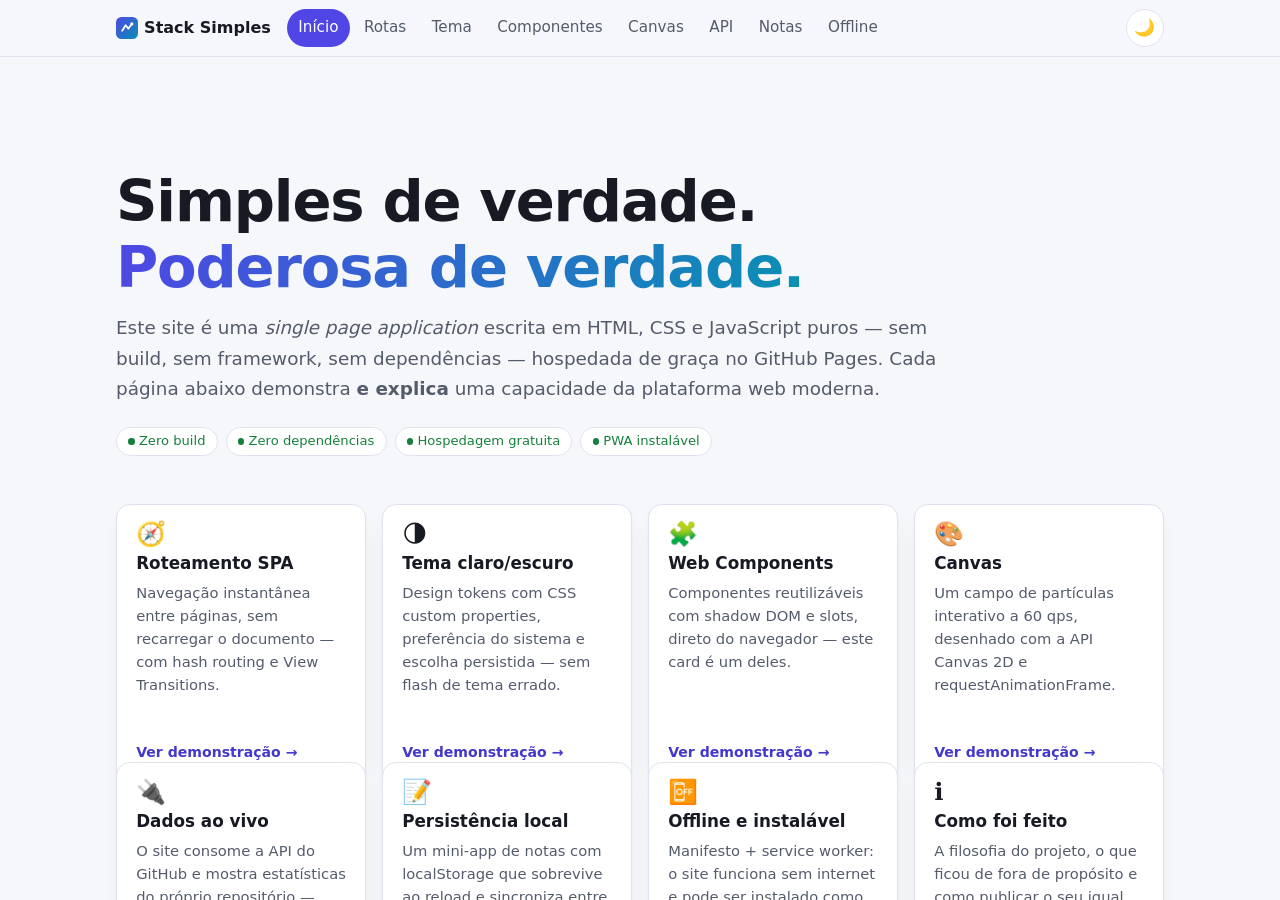
==== index.html @ a31b2649 "Adiciona SPA showcase em vanilla JS para GitHub Pages Site sem build, sem framework e sem dependênci" ====
<!DOCTYPE html>
<html lang="pt-BR">
<head>
  <meta charset="utf-8">
  <meta name="viewport" content="width=device-width, initial-scale=1">

  <!--
    CSP em site 100% estático: o GitHub Pages não permite cabeçalhos HTTP
    customizados, mas uma meta tag cobre quase tudo. Por causa dela, este
    documento não tem NENHUM script ou estilo inline — tudo vem de arquivos
    próprios (script-src/style-src herdam de default-src 'self').
  -->
  <meta http-equiv="Content-Security-Policy" content="default-src 'self'; connect-src 'self' https://api.github.com; img-src 'self' data:; base-uri 'self'; form-action 'none'; object-src 'none'">
  <meta name="referrer" content="strict-origin-when-cross-origin">

  <title>Stack Simples · SPA no GitHub Pages</title>
  <meta name="description" content="Uma single page application sem build, sem framework e sem dependências, hospedada de graça no GitHub Pages — e a prova de que essa stack simples é poderosa.">

  <!-- Únicas URLs absolutas do projeto: atualizadas no checklist de docs/DOMINIO.md quando o domínio próprio entrar. -->
  <link rel="canonical" href="https://pgillets.github.io/simple_single_page_app/">
  <meta property="og:type" content="website">
  <meta property="og:title" content="Stack Simples — SPA no GitHub Pages">
  <meta property="og:description" content="SPA sem build, sem framework e sem dependências, hospedada de graça no GitHub Pages.">
  <meta property="og:url" content="https://pgillets.github.io/simple_single_page_app/">
  <meta property="og:image" content="https://pgillets.github.io/simple_single_page_app/assets/og-capa.png">
  <meta property="og:locale" content="pt_BR">
  <meta name="twitter:card" content="summary_large_image">

  <meta name="theme-color" media="(prefers-color-scheme: light)" content="#f6f7fb">
  <meta name="theme-color" media="(prefers-color-scheme: dark)" content="#0e1118">

  <link rel="icon" href="./assets/favicon.svg" type="image/svg+xml">
  <link rel="apple-touch-icon" href="./assets/icones/icone-192.png">
  <link rel="manifest" href="./manifest.webmanifest">

  <link rel="stylesheet" href="./css/tokens.css">
  <link rel="stylesheet" href="./css/base.css">
  <link rel="stylesheet" href="./css/componentes.css">

  <!-- Anti-FOUC: aplica o tema salvo ANTES do primeiro paint. Script clássico e bloqueante de propósito. -->
  <script src="./js/tema-boot.js"></script>
  <script type="module" src="./js/app.js"></script>
</head>
<body>
  <a class="pular" href="#conteudo">Pular para o conteúdo</a>

  <header class="topo">
    <div class="topo-conteudo">
      <a class="marca" href="#/">
        <img src="./assets/favicon.svg" alt="" width="22" height="22">
        <span>Stack Simples</span>
      </a>
      <nav aria-label="Navegação principal">
        <a href="#/">Início</a>
        <a href="#/roteamento">Rotas</a>
        <a href="#/tema">Tema</a>
        <a href="#/componentes">Componentes</a>
        <a href="#/canvas">Canvas</a>
        <a href="#/api">API</a>
        <a href="#/notas">Notas</a>
        <a href="#/offline">Offline</a>
      </nav>
      <button id="alternar-tema" type="button" aria-label="Alternar tema"></button>
    </div>
  </header>

  <main id="conteudo" tabindex="-1">
    <noscript>
      <h1>Stack Simples</h1>
      <p>Este site é uma <em>single page application</em> escrita em JavaScript puro — sem build e sem
        dependências — e precisa de JavaScript habilitado para funcionar.</p>
      <p>O código-fonte completo está em
        <a href="https://github.com/pgillets/simple_single_page_app">github.com/pgillets/simple_single_page_app</a>.</p>
    </noscript>
  </main>

  <footer class="rodape">
    <div class="rodape-conteudo">
      <p>Feito com HTML, CSS e JS puros — sem build, sem dependências.</p>
      <p>
        <a href="#/sobre">Sobre este projeto</a> ·
        <a href="https://github.com/pgillets/simple_single_page_app">Código no GitHub</a>
      </p>
    </div>
  </footer>
</body>
</html>
---- css/tokens.css ----
/*
 * tokens.css — só design tokens (CSS custom properties).
 *
 * O tema inteiro do site é definido aqui. O bloco escuro aparece duas vezes
 * de propósito (é o preço honesto do zero-build, sem pré-processador):
 *   1. dentro de @media (prefers-color-scheme: dark), quando o visitante segue
 *      o sistema e NÃO forçou o tema claro;
 *   2. em :root[data-tema="escuro"], quando o visitante escolheu o escuro
 *      explicitamente (js/tema.js grava a escolha em localStorage).
 */

:root {
  color-scheme: light;

  /* Cores */
  --cor-fundo: #f6f7fb;
  --cor-superficie: #ffffff;
  --cor-superficie-2: #eceef6;
  --cor-texto: #171923;
  --cor-texto-suave: #545b6b;
  --cor-borda: #dfe3ee;
  --cor-destaque: #4f46e5;
  --cor-destaque-forte: #4338ca;
  --cor-sobre-destaque: #ffffff;
  --cor-ok: #15803d;
  --cor-aviso: #92400e;
  --cor-erro: #b91c1c;
  --cor-codigo-fundo: #14161f;
  --cor-codigo-texto: #dfe3ee;
  --gradiente: linear-gradient(120deg, #4f46e5, #0891b2);

  /* Tipografia */
  --fonte: system-ui, -apple-system, "Segoe UI", Roboto, "Helvetica Neue", Arial, sans-serif;
  --fonte-mono: ui-monospace, "Cascadia Code", "SF Mono", Menlo, Consolas, monospace;

  /* Forma e ritmo */
  --raio: 14px;
  --raio-s: 8px;
  --sombra: 0 1px 2px rgb(23 25 35 / 0.05), 0 10px 28px -14px rgb(23 25 35 / 0.14);
  --duracao: 180ms;
  --largura-conteudo: 68rem;
}

/* Tema escuro seguindo o sistema (sem escolha explícita do visitante). */
@media (prefers-color-scheme: dark) {
  :root:not([data-tema="claro"]) {
    color-scheme: dark;

    --cor-fundo: #0e1118;
    --cor-superficie: #171b26;
    --cor-superficie-2: #1f2432;
    --cor-texto: #e8eaf2;
    --cor-texto-suave: #9aa3b5;
    --cor-borda: #2a3040;
    --cor-destaque: #6d75f2;
    --cor-destaque-forte: #a5b4fc;
    --cor-sobre-destaque: #ffffff;
    --cor-ok: #4ade80;
    --cor-aviso: #fbbf24;
    --cor-erro: #f87171;
    --cor-codigo-fundo: #0b0d13;
    --cor-codigo-texto: #dfe3ee;
    --gradiente: linear-gradient(120deg, #818cf8, #22d3ee);
    --sombra: 0 1px 2px rgb(0 0 0 / 0.4), 0 10px 28px -14px rgb(0 0 0 / 0.55);
  }
}

/* Tema escuro escolhido explicitamente (data-tema vem de js/tema-boot.js). */
:root[data-tema="escuro"] {
  color-scheme: dark;

  --cor-fundo: #0e1118;
  --cor-superficie: #171b26;
  --cor-superficie-2: #1f2432;
  --cor-texto: #e8eaf2;
  --cor-texto-suave: #9aa3b5;
  --cor-borda: #2a3040;
  --cor-destaque: #6d75f2;
  --cor-destaque-forte: #a5b4fc;
  --cor-sobre-destaque: #ffffff;
  --cor-ok: #4ade80;
  --cor-aviso: #fbbf24;
  --cor-erro: #f87171;
  --cor-codigo-fundo: #0b0d13;
  --cor-codigo-texto: #dfe3ee;
  --gradiente: linear-gradient(120deg, #818cf8, #22d3ee);
  --sombra: 0 1px 2px rgb(0 0 0 / 0.4), 0 10px 28px -14px rgb(0 0 0 / 0.55);
}
---- css/base.css ----
/*
 * base.css — reset leve, tipografia, layout do documento e acessibilidade.
 */

*,
*::before,
*::after {
  box-sizing: border-box;
}

* {
  margin: 0;
}

html {
  scroll-behavior: smooth;
}

body {
  font-family: var(--fonte);
  line-height: 1.65;
  background: var(--cor-fundo);
  color: var(--cor-texto);
  min-height: 100svh;
  display: flex;
  flex-direction: column;
  -webkit-font-smoothing: antialiased;
}

img,
svg,
canvas {
  display: block;
  max-width: 100%;
}

h1,
h2,
h3 {
  line-height: 1.15;
  text-wrap: balance;
}

h1 {
  font-size: clamp(1.9rem, 1.3rem + 2.4vw, 2.8rem);
  letter-spacing: -0.02em;
}

h2 {
  font-size: clamp(1.25rem, 1.1rem + 0.8vw, 1.6rem);
}

a {
  color: var(--cor-destaque-forte);
}

button {
  font: inherit;
}

::selection {
  background: var(--cor-destaque);
  color: var(--cor-sobre-destaque);
}

:focus-visible {
  outline: 2px solid var(--cor-destaque);
  outline-offset: 2px;
}

/* Link "pular para o conteúdo": invisível até receber foco pelo teclado. */
.pular {
  position: absolute;
  left: 1rem;
  top: 0;
  z-index: 100;
  translate: 0 -150%;
  background: var(--cor-destaque);
  color: var(--cor-sobre-destaque);
  padding: 0.6rem 1rem;
  border-radius: 0 0 var(--raio-s) var(--raio-s);
  text-decoration: none;
  transition: translate var(--duracao);
}

.pular:focus {
  translate: 0 0;
}

/* Esconde visualmente mas mantém disponível para leitores de tela. */
.visualmente-oculto {
  position: absolute;
  width: 1px;
  height: 1px;
  padding: 0;
  margin: -1px;
  overflow: hidden;
  clip: rect(0, 0, 0, 0);
  white-space: nowrap;
  border: 0;
}

main {
  flex: 1;
  width: 100%;
  max-width: var(--largura-conteudo);
  margin-inline: auto;
  padding: 2.5rem 1.25rem 4rem;
}

/* O roteador move o foco para <main> a cada troca de rota (leitores de tela
   anunciam a nova página); o anel de foco fica só para navegação por teclado. */
main:focus {
  outline: none;
}

.lide {
  font-size: 1.15rem;
  color: var(--cor-texto-suave);
  max-width: 62ch;
  margin-top: 0.75rem;
}

.pagina section {
  margin-block: 2.5rem;
}

.pagina section h2 {
  margin-bottom: 0.6rem;
}

.pagina section p,
.pagina section li {
  max-width: 72ch;
}

.pagina section p + p {
  margin-top: 0.6rem;
}

/*
 * View Transitions API: o roteador embrulha cada troca de rota em
 * document.startViewTransition(). O cabeçalho ganha nome próprio para ficar
 * estável enquanto o resto da página desliza.
 */
.topo {
  view-transition-name: topo;
}

@media (prefers-reduced-motion: no-preference) {
  ::view-transition-old(root) {
    animation: 100ms cubic-bezier(0.4, 0, 1, 1) both vt-sair;
  }

  ::view-transition-new(root) {
    animation: 240ms 70ms cubic-bezier(0, 0, 0.2, 1) both vt-entrar;
  }
}

@keyframes vt-sair {
  to {
    opacity: 0;
  }
}

@keyframes vt-entrar {
  from {
    opacity: 0;
    transform: translateY(10px);
  }
}

/* Quem pede menos movimento, recebe menos movimento — em tudo. */
@media (prefers-reduced-motion: reduce) {
  html {
    scroll-behavior: auto;
  }

  *,
  *::before,
  *::after {
    animation-duration: 0.01ms !important;
    animation-iteration-count: 1 !important;
    transition-duration: 0.01ms !important;
  }
}
---- css/componentes.css ----
/*
 * componentes.css — cabeçalho, navegação, cards, botões, formulários,
 * blocos de demonstração e demais peças reutilizáveis.
 */

/* ===== Cabeçalho e navegação ===== */

.topo {
  position: sticky;
  top: 0;
  z-index: 20;
  background: var(--cor-fundo);
  border-bottom: 1px solid var(--cor-borda);
}

@supports (backdrop-filter: blur(8px)) {
  .topo {
    background: color-mix(in srgb, var(--cor-fundo) 72%, transparent);
    backdrop-filter: blur(10px) saturate(1.4);
  }
}

.topo-conteudo {
  display: flex;
  align-items: center;
  flex-wrap: wrap;
  gap: 0.25rem 1rem;
  max-width: var(--largura-conteudo);
  margin-inline: auto;
  padding: 0.55rem 1.25rem;
}

.marca {
  display: flex;
  align-items: center;
  gap: 0.55ch;
  font-weight: 700;
  text-decoration: none;
  color: var(--cor-texto);
  white-space: nowrap;
}

.topo nav {
  display: flex;
  gap: 0.15rem;
  overflow-x: auto;
  scrollbar-width: none;
  flex: 1 1 auto;
}

.topo nav::-webkit-scrollbar {
  display: none;
}

.topo nav a {
  padding: 0.38rem 0.72rem;
  border-radius: 999px;
  text-decoration: none;
  color: var(--cor-texto-suave);
  font-size: 0.95rem;
  white-space: nowrap;
  transition: background var(--duracao), color var(--duracao);
}

.topo nav a:hover {
  color: var(--cor-texto);
  background: var(--cor-superficie-2);
}

/* Estado ativo por atributo ARIA: acessibilidade e estilo com um seletor só. */
.topo nav a[aria-current="page"] {
  color: var(--cor-sobre-destaque);
  background: var(--cor-destaque);
}

#alternar-tema {
  margin-left: auto;
  border: 1px solid var(--cor-borda);
  background: var(--cor-superficie);
  border-radius: 999px;
  width: 2.4rem;
  height: 2.4rem;
  display: grid;
  place-items: center;
  font-size: 1.05rem;
  cursor: pointer;
  transition: border-color var(--duracao);
}

#alternar-tema:hover {
  border-color: var(--cor-destaque);
}

@media (max-width: 46rem) {
  .topo nav {
    order: 3;
    flex-basis: 100%;
  }
}

/* ===== Rodapé ===== */

.rodape {
  border-top: 1px solid var(--cor-borda);
}

.rodape-conteudo {
  max-width: var(--largura-conteudo);
  margin-inline: auto;
  padding: 1.4rem 1.25rem;
  color: var(--cor-texto-suave);
  font-size: 0.9rem;
  display: flex;
  flex-wrap: wrap;
  gap: 0.5rem 1.5rem;
  justify-content: space-between;
}

/* ===== Herói (página inicial) ===== */

.heroi {
  padding-block: 2rem 0.5rem;
}

.heroi h1 {
  font-size: clamp(2.2rem, 1.3rem + 3.8vw, 3.6rem);
  max-width: 22ch;
}

.texto-gradiente {
  background: var(--gradiente);
  background-clip: text;
  -webkit-background-clip: text;
  color: transparent;
}

.linha-selos {
  display: flex;
  flex-wrap: wrap;
  gap: 0.5rem;
  margin-top: 1.4rem;
}

/* ===== Selos (badges de estado) ===== */

.selo {
  display: inline-flex;
  align-items: center;
  gap: 0.5ch;
  border: 1px solid var(--cor-borda);
  border-radius: 999px;
  padding: 0.16rem 0.7rem;
  font-size: 0.82rem;
  color: var(--cor-texto-suave);
  background: var(--cor-superficie);
  white-space: nowrap;
}

.selo::before {
  content: "";
  width: 0.5em;
  height: 0.5em;
  border-radius: 50%;
  background: currentcolor;
  flex: none;
}

.selo-ok {
  color: var(--cor-ok);
}

.selo-aviso {
  color: var(--cor-aviso);
}

.selo-erro {
  color: var(--cor-erro);
}

/* ===== Grades de cards e de stats ===== */

.grade-cards {
  display: grid;
  gap: 1rem;
  grid-template-columns: repeat(auto-fit, minmax(14.5rem, 1fr));
  margin-block: 2rem;
}

.grade-stats {
  display: grid;
  gap: 0.75rem;
  grid-template-columns: repeat(auto-fit, minmax(8.5rem, 1fr));
}

.stat {
  background: var(--cor-superficie);
  border: 1px solid var(--cor-borda);
  border-radius: var(--raio);
  padding: 0.9rem 1.1rem;
  display: flex;
  flex-direction: column;
  gap: 0.1rem;
}

.stat-rotulo {
  font-size: 0.85rem;
  color: var(--cor-texto-suave);
}

.stat-valor {
  font-size: 1.9rem;
  font-weight: 600;
  line-height: 1.15;
}

/* ===== Botões ===== */

.botao {
  display: inline-flex;
  align-items: center;
  gap: 0.5ch;
  font-weight: 600;
  cursor: pointer;
  border-radius: 999px;
  border: 1px solid var(--cor-borda);
  background: var(--cor-superficie);
  color: var(--cor-texto);
  padding: 0.5rem 1.1rem;
  text-decoration: none;
  transition: border-color var(--duracao), translate var(--duracao);
}

.botao:hover {
  border-color: var(--cor-destaque);
  translate: 0 -1px;
}

.botao-primario {
  background: var(--cor-destaque);
  border-color: transparent;
  color: var(--cor-sobre-destaque);
}

.botao:disabled {
  opacity: 0.5;
  cursor: not-allowed;
  translate: none;
}

.grupo-botoes {
  display: flex;
  flex-wrap: wrap;
  gap: 0.6rem;
  margin-block: 0.9rem;
}

/* ===== Blocos de demonstração ===== */

.bloco-demo {
  background: var(--cor-superficie);
  border: 1px solid var(--cor-borda);
  border-radius: var(--raio);
  padding: 1.25rem;
  margin-block: 1.1rem;
  box-shadow: var(--sombra);
}

.chamada-caixa {
  border-inline-start: 3px solid var(--cor-destaque);
  background: var(--cor-superficie);
  border-radius: var(--raio-s);
  padding: 0.8rem 1rem;
  margin-block: 1rem;
  color: var(--cor-texto-suave);
  max-width: 72ch;
}

/* ===== Código ===== */

code {
  font-family: var(--fonte-mono);
  font-size: 0.9em;
  background: var(--cor-superficie-2);
  padding: 0.1em 0.35em;
  border-radius: 4px;
  overflow-wrap: anywhere;
}

pre {
  background: var(--cor-codigo-fundo);
  color: var(--cor-codigo-texto);
  border-radius: var(--raio-s);
  padding: 1rem 1.15rem;
  overflow: auto;
  max-height: 26rem;
}

pre code {
  background: none;
  padding: 0;
  font-size: 0.82rem;
  line-height: 1.6;
}

/* <trecho-codigo> — Web Component de light DOM (estilizado por esta folha global,
   de propósito, em contraste com o shadow DOM do <demo-card>). */

trecho-codigo {
  display: block;
  margin-block: 1.25rem;
}

trecho-codigo details {
  border: 1px solid var(--cor-borda);
  border-radius: var(--raio-s);
  background: var(--cor-superficie);
  overflow: hidden;
}

trecho-codigo summary {
  cursor: pointer;
  padding: 0.7rem 1rem;
  font-weight: 600;
}

trecho-codigo summary code {
  font-weight: 400;
}

trecho-codigo .barra {
  display: flex;
  justify-content: space-between;
  align-items: center;
  gap: 1rem;
  padding: 0.3rem 0.6rem 0.3rem 1rem;
  border-top: 1px solid var(--cor-borda);
  background: var(--cor-superficie-2);
  font-size: 0.8rem;
  color: var(--cor-texto-suave);
}

trecho-codigo .barra .botao {
  padding: 0.25rem 0.8rem;
  font-size: 0.8rem;
}

trecho-codigo pre {
  margin: 0;
  border-radius: 0;
  max-height: 24rem;
}

/* ===== Tabelas ===== */

.rolagem-x {
  overflow-x: auto;
}

table {
  border-collapse: collapse;
  width: 100%;
  font-size: 0.95rem;
}

th,
td {
  text-align: left;
  padding: 0.55rem 0.7rem;
  border-bottom: 1px solid var(--cor-borda);
  vertical-align: top;
}

th {
  color: var(--cor-texto-suave);
  font-weight: 600;
  font-size: 0.85rem;
}

/* ===== Formulário e lista de notas ===== */

.form-nota {
  display: flex;
  gap: 0.5rem;
  flex-wrap: wrap;
}

.form-nota input {
  flex: 1;
  min-width: 12rem;
  font: inherit;
  padding: 0.55rem 0.9rem;
  border-radius: 999px;
  border: 1px solid var(--cor-borda);
  background: var(--cor-fundo);
  color: var(--cor-texto);
}

.lista-notas {
  list-style: none;
  padding: 0;
  margin-block: 1rem 0;
}

.lista-notas li {
  display: flex;
  align-items: center;
  gap: 0.65rem;
  padding: 0.55rem 0.25rem;
  border-top: 1px solid var(--cor-borda);
}

.lista-notas input[type="checkbox"] {
  accent-color: var(--cor-destaque);
  width: 1.05rem;
  height: 1.05rem;
  flex: none;
}

.texto-nota {
  flex: 1;
  overflow-wrap: anywhere;
}

li.feita .texto-nota {
  text-decoration: line-through;
  color: var(--cor-texto-suave);
}

.apagar-nota {
  border: none;
  background: none;
  color: var(--cor-erro);
  cursor: pointer;
  border-radius: var(--raio-s);
  padding: 0.15rem 0.5rem;
  font-size: 1rem;
}

.apagar-nota:hover {
  background: color-mix(in srgb, var(--cor-erro) 12%, transparent);
}

.vazio {
  color: var(--cor-texto-suave);
  font-style: italic;
  padding-block: 0.75rem;
}

/* ===== Lista de commits (página API) ===== */

.lista-commits {
  list-style: none;
  padding: 0;
  margin-block: 0.5rem 0;
}

.lista-commits li {
  display: flex;
  gap: 0.35rem 0.9rem;
  padding: 0.65rem 0.25rem;
  border-top: 1px solid var(--cor-borda);
  align-items: baseline;
  flex-wrap: wrap;
}

.lista-commits .msg {
  flex: 1;
  min-width: 14rem;
}

.lista-commits .meta {
  color: var(--cor-texto-suave);
  font-size: 0.85rem;
  white-space: nowrap;
}

/* ===== Amostras de tokens (página Tema) ===== */

.grade-amostras {
  display: grid;
  gap: 0.75rem;
  grid-template-columns: repeat(auto-fit, minmax(9.5rem, 1fr));
  margin-block: 1rem;
}

.amostra {
  border: 1px solid var(--cor-borda);
  border-radius: var(--raio-s);
  overflow: hidden;
  background: var(--cor-superficie);
}

.amostra-cor {
  height: 3.1rem;
  border-bottom: 1px solid var(--cor-borda);
}

.amostra figcaption {
  padding: 0.45rem 0.7rem;
  font-family: var(--fonte-mono);
  font-size: 0.75rem;
  color: var(--cor-texto-suave);
}

/* ===== Bloco do canvas ===== */

.bloco-canvas {
  position: relative;
  padding: 0;
  overflow: hidden;
}

.bloco-canvas canvas {
  width: 100%;
  height: 24rem;
  touch-action: none;
}

.hud {
  position: absolute;
  top: 0.75rem;
  right: 0.75rem;
  display: flex;
  gap: 0.5rem;
}

/* ===== Listas de status (página Offline) ===== */

.lista-status {
  list-style: none;
  padding: 0;
  display: flex;
  flex-direction: column;
  gap: 0.45rem;
}

.lista-status li {
  display: flex;
  gap: 0.6ch;
  align-items: baseline;
  flex-wrap: wrap;
}

/* ===== Toast de atualização do service worker ===== */

.toast {
  position: fixed;
  left: 1rem;
  bottom: 1rem;
  z-index: 50;
  display: flex;
  align-items: center;
  gap: 0.9rem;
  background: var(--cor-superficie);
  color: var(--cor-texto);
  border: 1px solid var(--cor-borda);
  border-radius: var(--raio);
  padding: 0.8rem 1rem;
  box-shadow: var(--sombra);
  max-width: min(92vw, 24rem);
  translate: 0 calc(100% + 1.5rem);
  transition: translate 350ms cubic-bezier(0.2, 0.9, 0.3, 1.15);
}

.toast.visivel {
  translate: 0 0;
}
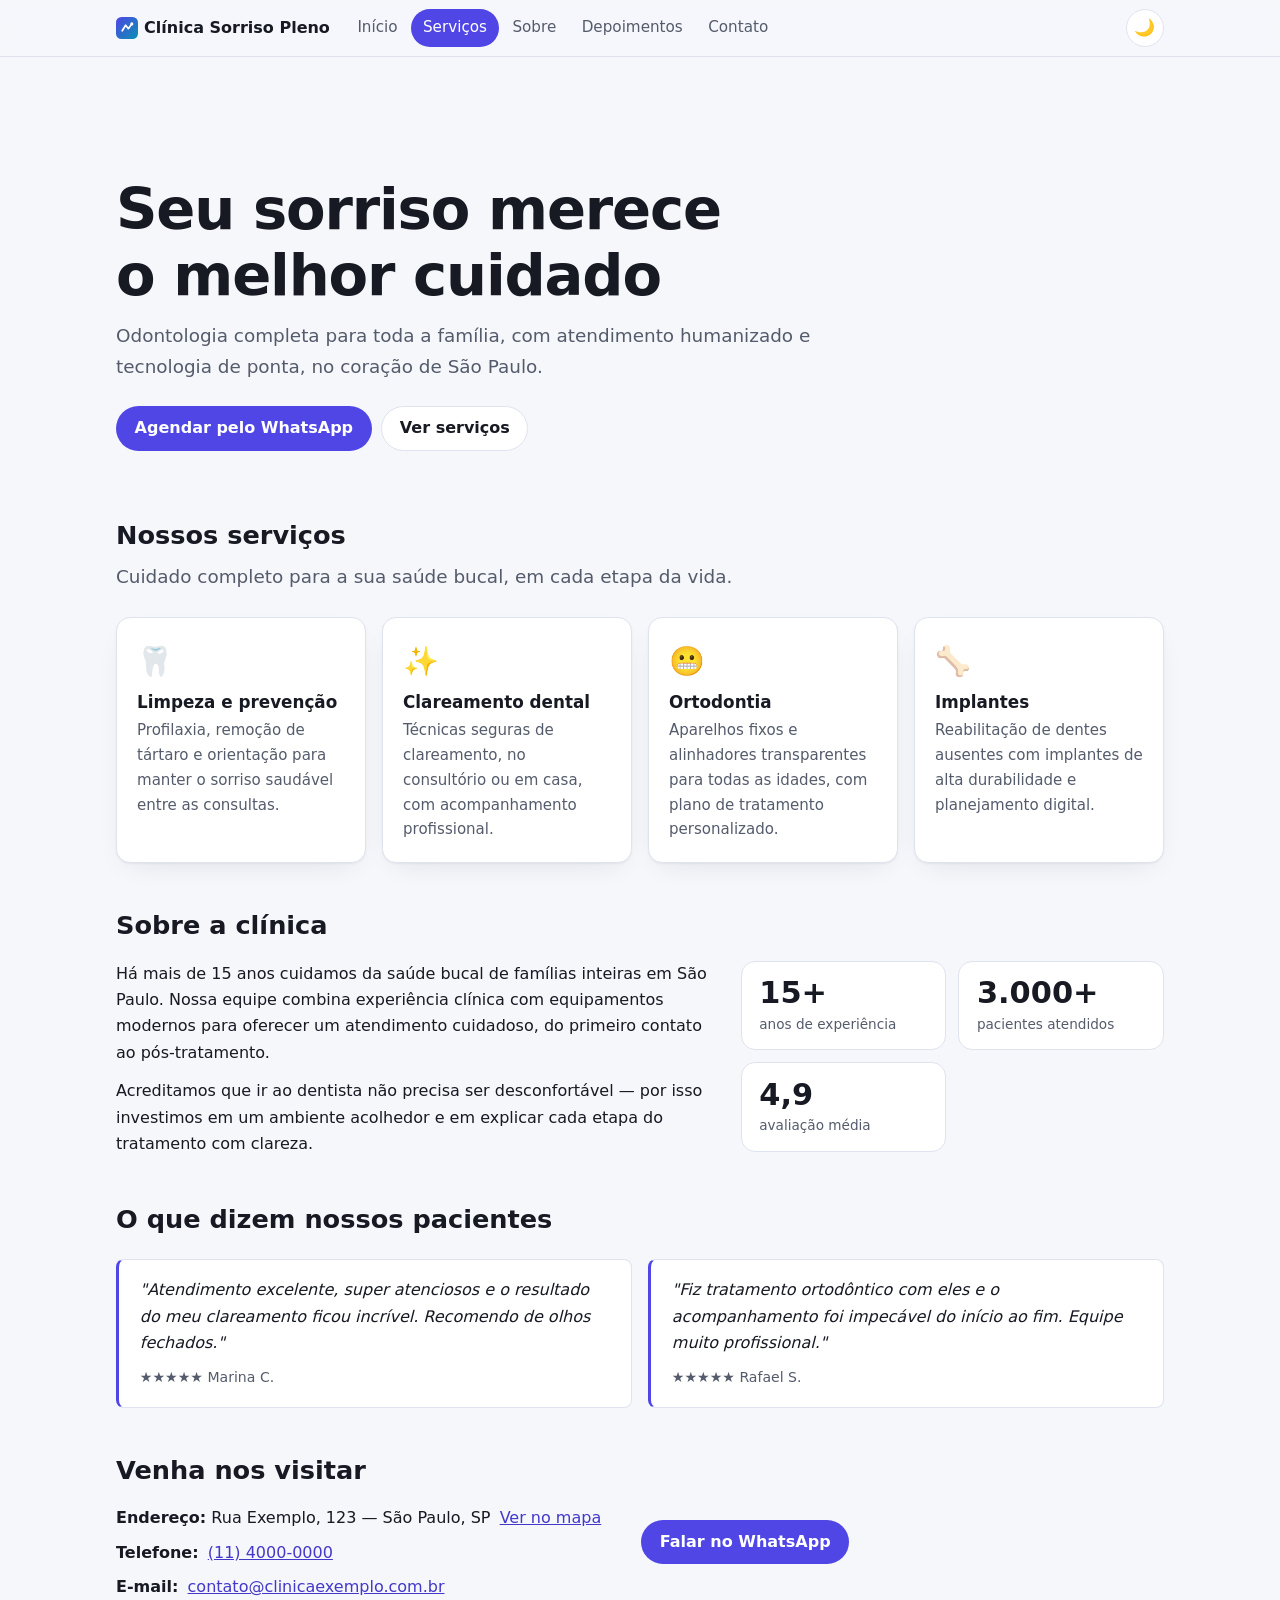
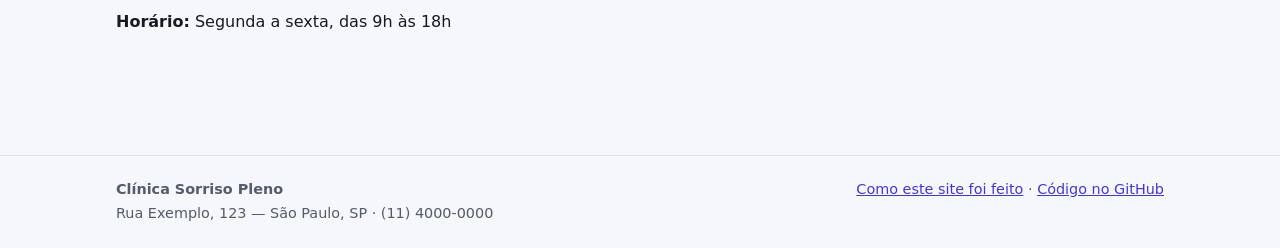
==== commit e46e5964: "Pivota o template para site institucional de PME com foco em SEO index.html deixa de ser a SPA showc" ====
--- a/index.html
+++ b/index.html
@@ -5,24 +5,33 @@
   <meta name="viewport" content="width=device-width, initial-scale=1">
 
   <!--
-    CSP em site 100% estático: o GitHub Pages não permite cabeçalhos HTTP
-    customizados, mas uma meta tag cobre quase tudo. Por causa dela, este
-    documento não tem NENHUM script ou estilo inline — tudo vem de arquivos
-    próprios (script-src/style-src herdam de default-src 'self').
+    CONTEÚDO DE EXEMPLO — troque pelo da sua empresa.
+    Esta página simula uma clínica odontológica fictícia ("Clínica Sorriso
+    Pleno") só para deixar concretos: a estrutura de seções, as meta tags de
+    SEO e o JSON-LD abaixo. Nome, textos, endereço, telefone e imagens são
+    todos placeholders — troque tudo antes de publicar.
+
+    Por que este HTML é estático (sem JavaScript renderizando o conteúdo)?
+    Buscadores e redes sociais devem ver o conteúdo real imediatamente, sem
+    precisar executar JS — e o site precisa funcionar mesmo se o JS falhar
+    ou demorar. JS aqui só liga melhorias (tema, navegação realçada,
+    funcionamento offline) — nunca o conteúdo em si. Veja tecnologia.html
+    para a versão SPA deste mesmo template, usada nas páginas de
+    demonstração técnica.
   -->
-  <meta http-equiv="Content-Security-Policy" content="default-src 'self'; connect-src 'self' https://api.github.com; img-src 'self' data:; base-uri 'self'; form-action 'none'; object-src 'none'">
+  <meta http-equiv="Content-Security-Policy" content="default-src 'self'; img-src 'self' data:; base-uri 'self'; form-action 'none'; object-src 'none'">
   <meta name="referrer" content="strict-origin-when-cross-origin">
 
-  <title>Stack Simples · SPA no GitHub Pages</title>
-  <meta name="description" content="Uma single page application sem build, sem framework e sem dependências, hospedada de graça no GitHub Pages — e a prova de que essa stack simples é poderosa.">
-
-  <!-- Únicas URLs absolutas do projeto: atualizadas no checklist de docs/DOMINIO.md quando o domínio próprio entrar. -->
+  <title>Clínica Sorriso Pleno — Odontologia em São Paulo</title>
+  <meta name="description" content="Clínica odontológica completa em São Paulo: limpeza, clareamento, ortodontia e implantes, com atendimento humanizado. Agende sua consulta pelo WhatsApp.">
+
+  <!-- Únicas URLs absolutas do projeto: atualize para o seu domínio ao publicar (ver docs/DOMINIO.md). -->
   <link rel="canonical" href="https://pgillets.github.io/simple_single_page_app/">
   <meta property="og:type" content="website">
-  <meta property="og:title" content="Stack Simples — SPA no GitHub Pages">
-  <meta property="og:description" content="SPA sem build, sem framework e sem dependências, hospedada de graça no GitHub Pages.">
+  <meta property="og:title" content="Clínica Sorriso Pleno — Odontologia em São Paulo">
+  <meta property="og:description" content="Odontologia completa para toda a família, com atendimento humanizado e tecnologia de ponta.">
   <meta property="og:url" content="https://pgillets.github.io/simple_single_page_app/">
-  <meta property="og:image" content="https://pgillets.github.io/simple_single_page_app/assets/og-capa.png">
+  <meta property="og:image" content="https://pgillets.github.io/simple_single_page_app/assets/og-capa-negocio.png">
   <meta property="og:locale" content="pt_BR">
   <meta name="twitter:card" content="summary_large_image">
 
@@ -36,49 +45,191 @@
   <link rel="stylesheet" href="./css/tokens.css">
   <link rel="stylesheet" href="./css/base.css">
   <link rel="stylesheet" href="./css/componentes.css">
+  <link rel="stylesheet" href="./css/negocio.css">
 
   <!-- Anti-FOUC: aplica o tema salvo ANTES do primeiro paint. Script clássico e bloqueante de propósito. -->
   <script src="./js/tema-boot.js"></script>
-  <script type="module" src="./js/app.js"></script>
+  <script type="module" src="./js/app-site.js"></script>
+
+  <!--
+    Dados estruturados (schema.org/Dentist, um subtipo de LocalBusiness).
+    Ajudam buscadores a mostrar nome, endereço, telefone e horário direto
+    no resultado de busca. Troque cada campo pelo dado real do negócio.
+    Um <script type="application/ld+json"> é dado inerte, não código — a
+    CSP acima não precisa (nem deve) abrir exceção para ele.
+  -->
+  <script type="application/ld+json">
+  {
+    "@context": "https://schema.org",
+    "@type": "Dentist",
+    "name": "Clínica Sorriso Pleno",
+    "image": "https://pgillets.github.io/simple_single_page_app/assets/og-capa-negocio.png",
+    "url": "https://pgillets.github.io/simple_single_page_app/",
+    "telephone": "+55-11-4000-0000",
+    "priceRange": "$$",
+    "address": {
+      "@type": "PostalAddress",
+      "streetAddress": "Rua Exemplo, 123",
+      "addressLocality": "São Paulo",
+      "addressRegion": "SP",
+      "postalCode": "01000-000",
+      "addressCountry": "BR"
+    },
+    "geo": {
+      "@type": "GeoCoordinates",
+      "latitude": -23.5505,
+      "longitude": -46.6333
+    },
+    "openingHoursSpecification": [
+      {
+        "@type": "OpeningHoursSpecification",
+        "dayOfWeek": ["Monday", "Tuesday", "Wednesday", "Thursday", "Friday"],
+        "opens": "09:00",
+        "closes": "18:00"
+      }
+    ],
+    "sameAs": [
+      "https://www.instagram.com/",
+      "https://www.facebook.com/"
+    ]
+  }
+  </script>
 </head>
 <body>
-  <a class="pular" href="#conteudo">Pular para o conteúdo</a>
+  <a class="pular" href="#inicio">Pular para o conteúdo</a>
 
   <header class="topo">
     <div class="topo-conteudo">
-      <a class="marca" href="#/">
+      <a class="marca" href="#inicio">
         <img src="./assets/favicon.svg" alt="" width="22" height="22">
-        <span>Stack Simples</span>
+        <span>Clínica Sorriso Pleno</span>
       </a>
       <nav aria-label="Navegação principal">
-        <a href="#/">Início</a>
-        <a href="#/roteamento">Rotas</a>
-        <a href="#/tema">Tema</a>
-        <a href="#/componentes">Componentes</a>
-        <a href="#/canvas">Canvas</a>
-        <a href="#/api">API</a>
-        <a href="#/notas">Notas</a>
-        <a href="#/offline">Offline</a>
+        <a href="#inicio">Início</a>
+        <a href="#servicos">Serviços</a>
+        <a href="#sobre">Sobre</a>
+        <a href="#depoimentos">Depoimentos</a>
+        <a href="#contato">Contato</a>
       </nav>
       <button id="alternar-tema" type="button" aria-label="Alternar tema"></button>
     </div>
   </header>
 
-  <main id="conteudo" tabindex="-1">
-    <noscript>
-      <h1>Stack Simples</h1>
-      <p>Este site é uma <em>single page application</em> escrita em JavaScript puro — sem build e sem
-        dependências — e precisa de JavaScript habilitado para funcionar.</p>
-      <p>O código-fonte completo está em
-        <a href="https://github.com/pgillets/simple_single_page_app">github.com/pgillets/simple_single_page_app</a>.</p>
-    </noscript>
+  <main id="inicio">
+    <section class="heroi">
+      <h1>Seu sorriso merece o melhor cuidado</h1>
+      <p class="lide">
+        Odontologia completa para toda a família, com atendimento humanizado e
+        tecnologia de ponta, no coração de São Paulo.
+      </p>
+      <div class="grupo-botoes">
+        <a class="botao botao-primario" href="https://wa.me/5511999999999" target="_blank" rel="noopener">
+          Agendar pelo WhatsApp
+        </a>
+        <a class="botao" href="#servicos">Ver serviços</a>
+      </div>
+    </section>
+
+    <section id="servicos">
+      <h2>Nossos serviços</h2>
+      <p class="lide">Cuidado completo para a sua saúde bucal, em cada etapa da vida.</p>
+      <div class="grade-servicos">
+        <article class="card-servico">
+          <span class="card-servico-icone" aria-hidden="true">🦷</span>
+          <h3>Limpeza e prevenção</h3>
+          <p>Profilaxia, remoção de tártaro e orientação para manter o sorriso saudável entre as consultas.</p>
+        </article>
+        <article class="card-servico">
+          <span class="card-servico-icone" aria-hidden="true">✨</span>
+          <h3>Clareamento dental</h3>
+          <p>Técnicas seguras de clareamento, no consultório ou em casa, com acompanhamento profissional.</p>
+        </article>
+        <article class="card-servico">
+          <span class="card-servico-icone" aria-hidden="true">😬</span>
+          <h3>Ortodontia</h3>
+          <p>Aparelhos fixos e alinhadores transparentes para todas as idades, com plano de tratamento personalizado.</p>
+        </article>
+        <article class="card-servico">
+          <span class="card-servico-icone" aria-hidden="true">🦴</span>
+          <h3>Implantes</h3>
+          <p>Reabilitação de dentes ausentes com implantes de alta durabilidade e planejamento digital.</p>
+        </article>
+      </div>
+    </section>
+
+    <section id="sobre">
+      <h2>Sobre a clínica</h2>
+      <div class="sobre-negocio">
+        <div class="sobre-negocio-texto">
+          <p>
+            Há mais de 15 anos cuidamos da saúde bucal de famílias inteiras em São
+            Paulo. Nossa equipe combina experiência clínica com equipamentos modernos
+            para oferecer um atendimento cuidadoso, do primeiro contato ao pós-tratamento.
+          </p>
+          <p>
+            Acreditamos que ir ao dentista não precisa ser desconfortável — por isso
+            investimos em um ambiente acolhedor e em explicar cada etapa do tratamento
+            com clareza.
+          </p>
+        </div>
+        <div class="grade-stats">
+          <div class="stat">
+            <span class="stat-valor">15+</span>
+            <span class="stat-rotulo">anos de experiência</span>
+          </div>
+          <div class="stat">
+            <span class="stat-valor">3.000+</span>
+            <span class="stat-rotulo">pacientes atendidos</span>
+          </div>
+          <div class="stat">
+            <span class="stat-valor">4,9</span>
+            <span class="stat-rotulo">avaliação média</span>
+          </div>
+        </div>
+      </div>
+    </section>
+
+    <section id="depoimentos">
+      <h2>O que dizem nossos pacientes</h2>
+      <div class="grade-depoimentos">
+        <blockquote class="depoimento">
+          <p>"Atendimento excelente, super atenciosos e o resultado do meu clareamento ficou incrível. Recomendo de olhos fechados."</p>
+          <footer><span aria-hidden="true">★★★★★</span> Marina C.</footer>
+        </blockquote>
+        <blockquote class="depoimento">
+          <p>"Fiz tratamento ortodôntico com eles e o acompanhamento foi impecável do início ao fim. Equipe muito profissional."</p>
+          <footer><span aria-hidden="true">★★★★★</span> Rafael S.</footer>
+        </blockquote>
+      </div>
+    </section>
+
+    <section id="contato">
+      <h2>Venha nos visitar</h2>
+      <div class="contato-grade">
+        <div class="contato-info">
+          <p>
+            <strong>Endereço:</strong> Rua Exemplo, 123 — São Paulo, SP
+            <a href="https://www.google.com/maps/search/?api=1&query=Rua+Exemplo+123+São+Paulo+SP" target="_blank" rel="noopener">Ver no mapa</a>
+          </p>
+          <p><strong>Telefone:</strong> <a href="tel:+551140000000">(11)&nbsp;4000&#8209;0000</a></p>
+          <p><strong>E-mail:</strong> <a href="mailto:contato@clinicaexemplo.com.br">contato@clinicaexemplo.com.br</a></p>
+          <p><strong>Horário:</strong> Segunda a sexta, das 9h às 18h</p>
+        </div>
+        <div class="grupo-botoes">
+          <a class="botao botao-primario" href="https://wa.me/5511999999999" target="_blank" rel="noopener">Falar no WhatsApp</a>
+        </div>
+      </div>
+    </section>
   </main>
 
-  <footer class="rodape">
+  <footer class="rodape rodape-negocio">
     <div class="rodape-conteudo">
-      <p>Feito com HTML, CSS e JS puros — sem build, sem dependências.</p>
+      <div>
+        <strong>Clínica Sorriso Pleno</strong>
+        <p>Rua Exemplo, 123 — São Paulo, SP · (11)&nbsp;4000&#8209;0000</p>
+      </div>
       <p>
-        <a href="#/sobre">Sobre este projeto</a> ·
+        <a href="./tecnologia.html">Como este site foi feito</a> ·
         <a href="https://github.com/pgillets/simple_single_page_app">Código no GitHub</a>
       </p>
     </div>
--- a/css/base.css
+++ b/css/base.css
@@ -129,6 +129,12 @@
   margin-bottom: 0.6rem;
 }
 
+.pagina section h3 {
+  font-size: 1.05rem;
+  margin-top: 1.6rem;
+  margin-bottom: 0.5rem;
+}
+
 .pagina section p,
 .pagina section li {
   max-width: 72ch;
--- a/css/componentes.css
+++ b/css/componentes.css
@@ -186,6 +186,10 @@
   margin-block: 2rem;
 }
 
+.grade-cards--estreita {
+  max-width: 22rem;
+}
+
 .grade-stats {
   display: grid;
   gap: 0.75rem;
@@ -495,11 +499,61 @@
   border-bottom: 1px solid var(--cor-borda);
 }
 
+/* Uma classe por token de cor (ver js/paginas/tema.js) — a cor vem só daqui,
+   nunca de JS setando "style" no elemento (a CSP do site não permite). */
+.amostra-cor.fundo { background: var(--cor-fundo); }
+.amostra-cor.superficie { background: var(--cor-superficie); }
+.amostra-cor.texto { background: var(--cor-texto); }
+.amostra-cor.texto-suave { background: var(--cor-texto-suave); }
+.amostra-cor.destaque { background: var(--cor-destaque); }
+.amostra-cor.borda { background: var(--cor-borda); }
+.amostra-cor.ok { background: var(--cor-ok); }
+.amostra-cor.erro { background: var(--cor-erro); }
+
 .amostra figcaption {
   padding: 0.45rem 0.7rem;
   font-family: var(--fonte-mono);
   font-size: 0.75rem;
   color: var(--cor-texto-suave);
+}
+
+/* ===== Demos de componentes (página Componentes) ===== */
+
+.linha-selos-demo {
+  display: flex;
+  flex-wrap: wrap;
+  gap: 0.6rem;
+  align-items: center;
+  margin-block: 1rem;
+}
+
+.demo-avaliacao {
+  display: flex;
+  flex-wrap: wrap;
+  align-items: center;
+  gap: 1rem;
+  margin-block: 1rem;
+}
+
+.demo-avaliacao p {
+  color: var(--cor-texto-suave);
+  font-size: 0.92rem;
+}
+
+/* ::part() em ação: só os nomes de parte expostos pelo componente
+   (selo, ponto, rotulo) são alcançáveis daqui — o resto do shadow DOM
+   continua isolado. */
+.demo-selo-customizado::part(selo) {
+  border-style: dashed;
+  border-width: 2px;
+  text-transform: uppercase;
+  font-size: 0.72rem;
+  letter-spacing: 0.04em;
+}
+
+.demo-selo-customizado::part(ponto) {
+  width: 0.7em;
+  height: 0.7em;
 }
 
 /* ===== Bloco do canvas ===== */
--- a/css/negocio.css
+++ b/css/negocio.css
@@ -0,0 +1,128 @@
+/*
+ * negocio.css — estilos exclusivos do site institucional (index.html).
+ * Carregado só aqui; tecnologia.html nem referencia este arquivo.
+ */
+
+main > section {
+  margin-block: 3rem;
+  scroll-margin-top: 4.5rem; /* header sticky não cobre o topo da seção ao rolar até a âncora */
+}
+
+main > section h2 {
+  margin-bottom: 0.4rem;
+}
+
+main > section > .lide {
+  margin-bottom: 1.5rem;
+}
+
+/* ===== Serviços ===== */
+
+.grade-servicos {
+  display: grid;
+  gap: 1rem;
+  grid-template-columns: repeat(auto-fit, minmax(14rem, 1fr));
+  margin-top: 1.5rem;
+}
+
+.card-servico {
+  background: var(--cor-superficie);
+  border: 1px solid var(--cor-borda);
+  border-radius: var(--raio);
+  padding: 1.25rem;
+  box-shadow: var(--sombra);
+}
+
+.card-servico-icone {
+  font-size: 1.8rem;
+  display: block;
+  margin-bottom: 0.5rem;
+}
+
+.card-servico h3 {
+  font-size: 1.05rem;
+  margin-bottom: 0.35rem;
+}
+
+.card-servico p {
+  color: var(--cor-texto-suave);
+  font-size: 0.94rem;
+}
+
+/* ===== Sobre ===== */
+
+.sobre-negocio {
+  display: grid;
+  gap: 2rem;
+  grid-template-columns: minmax(0, 1.4fr) minmax(14rem, 1fr);
+  align-items: start;
+  margin-top: 1.25rem;
+}
+
+.sobre-negocio-texto p + p {
+  margin-top: 0.75rem;
+}
+
+@media (max-width: 46rem) {
+  .sobre-negocio {
+    grid-template-columns: 1fr;
+  }
+}
+
+/* ===== Depoimentos ===== */
+
+.grade-depoimentos {
+  display: grid;
+  gap: 1rem;
+  grid-template-columns: repeat(auto-fit, minmax(16rem, 1fr));
+  margin-top: 1.5rem;
+}
+
+.depoimento {
+  background: var(--cor-superficie);
+  border: 1px solid var(--cor-borda);
+  border-left: 3px solid var(--cor-destaque);
+  border-radius: var(--raio-s);
+  padding: 1.1rem 1.3rem;
+  margin: 0;
+}
+
+.depoimento p {
+  font-style: italic;
+  color: var(--cor-texto);
+}
+
+.depoimento footer {
+  margin-top: 0.6rem;
+  font-size: 0.88rem;
+  color: var(--cor-texto-suave);
+  font-style: normal;
+}
+
+/* ===== Contato ===== */
+
+.contato-grade {
+  display: flex;
+  flex-wrap: wrap;
+  gap: 1.5rem 2.5rem;
+  align-items: flex-start;
+  margin-top: 1.25rem;
+}
+
+.contato-info p {
+  margin-bottom: 0.5rem;
+}
+
+.contato-info a {
+  margin-left: 0.4ch;
+}
+
+/* ===== Rodapé institucional ===== */
+
+.rodape-negocio .rodape-conteudo {
+  align-items: flex-start;
+}
+
+.rodape-negocio p {
+  margin: 0;
+}
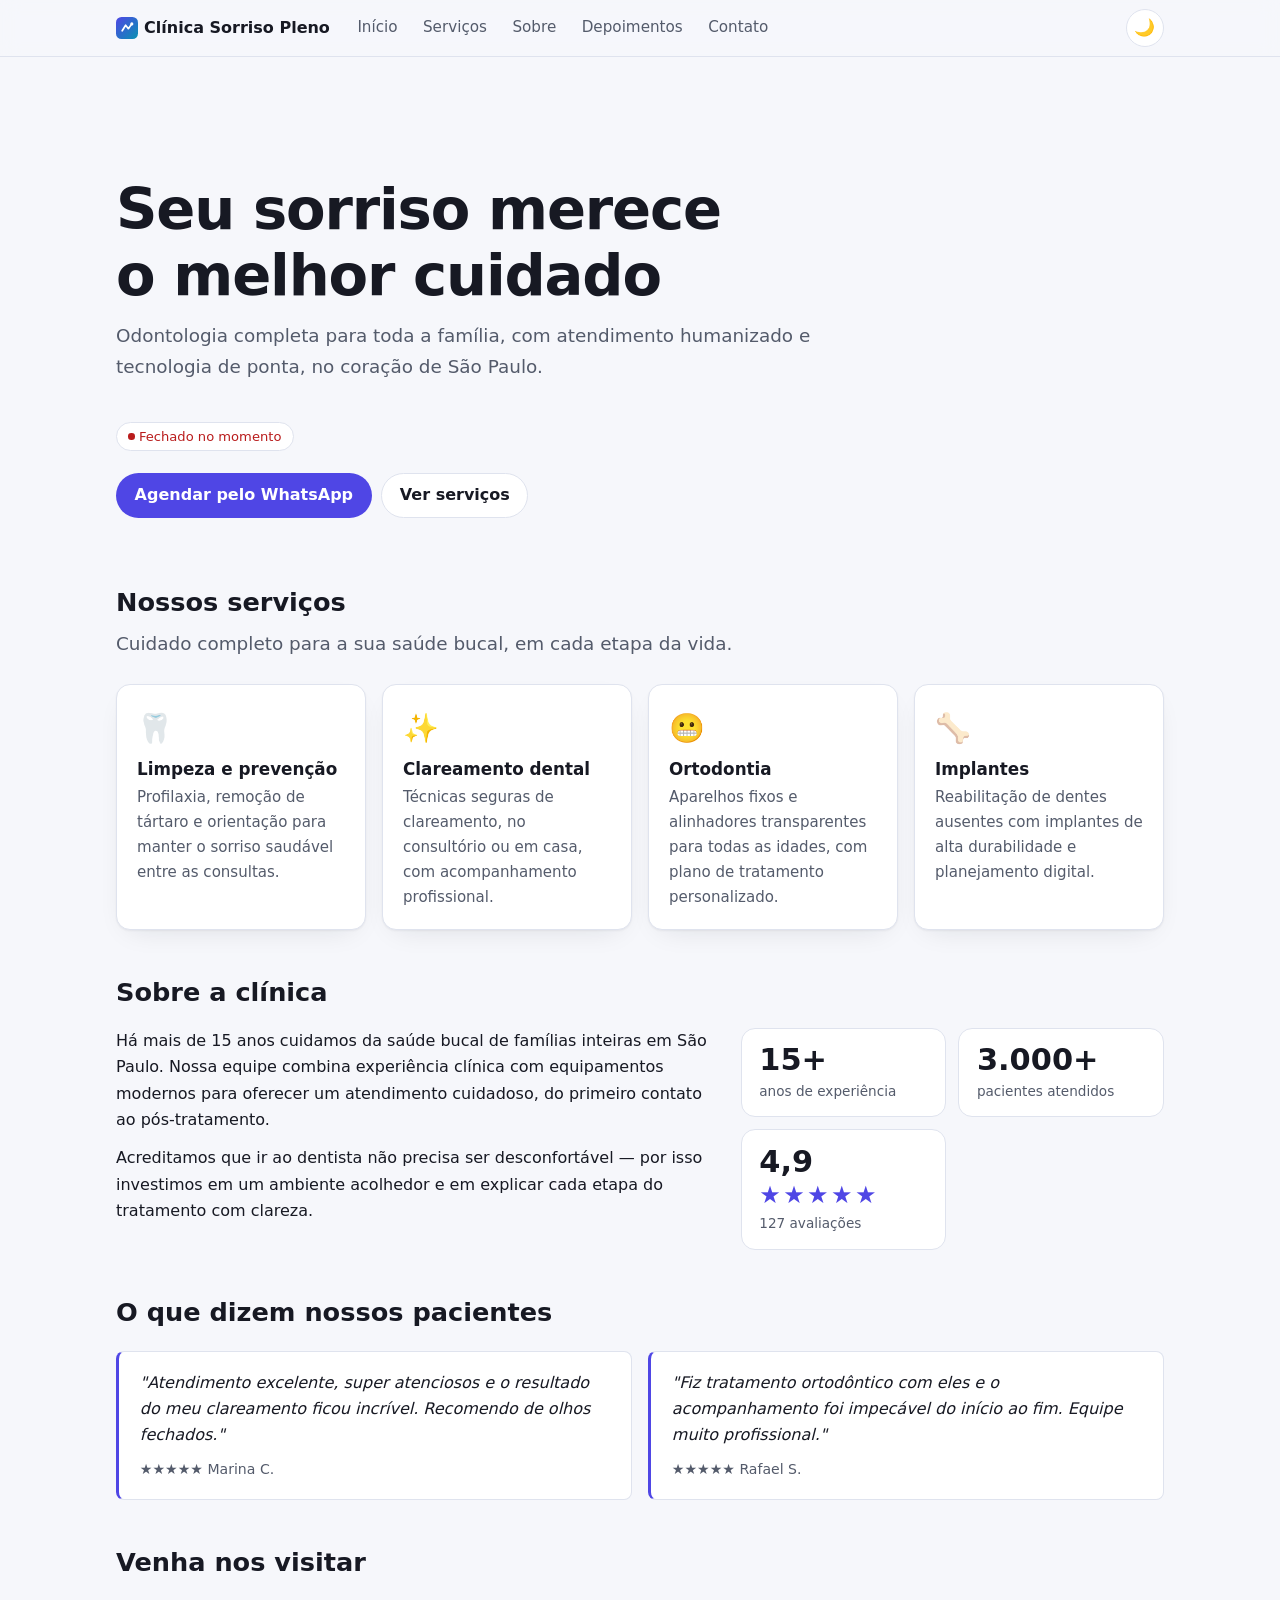
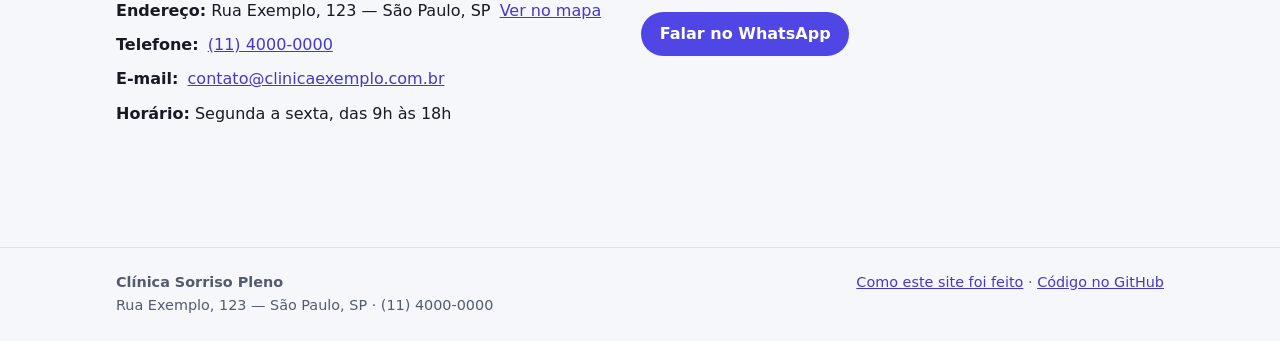
==== commit 2fcbb39f: "Traz estrelas de avaliação e status "aberto agora" do showcase técnico Duas capacidades demonstradas" ====
--- a/index.html
+++ b/index.html
@@ -57,6 +57,14 @@
     no resultado de busca. Troque cada campo pelo dado real do negócio.
     Um <script type="application/ld+json"> é dado inerte, não código — a
     CSP acima não precisa (nem deve) abrir exceção para ele.
+
+    ATENÇÃO com "aggregateRating": ratingValue/reviewCount abaixo são
+    FICTÍCIOS, só para a estrutura ficar completa. O Google não garante
+    (e pode penalizar) nota "inventada" sem avaliações reais por trás —
+    troque pelos números de verdade (Google Business Profile, etc.) antes
+    de publicar, e mantenha visível na página (ver seção #depoimentos e
+    o <estrela-avaliacao> abaixo) — é exigência do Google que o dado
+    estruturado corresponda a algo que uma pessoa também veja no site.
   -->
   <script type="application/ld+json">
   {
@@ -88,6 +96,11 @@
         "closes": "18:00"
       }
     ],
+    "aggregateRating": {
+      "@type": "AggregateRating",
+      "ratingValue": "4.9",
+      "reviewCount": "127"
+    },
     "sameAs": [
       "https://www.instagram.com/",
       "https://www.facebook.com/"
@@ -122,6 +135,14 @@
         Odontologia completa para toda a família, com atendimento humanizado e
         tecnologia de ponta, no coração de São Paulo.
       </p>
+      <!--
+        Calculado de verdade em js/app-site.js a partir do horário abaixo (o
+        mesmo do "openingHoursSpecification" no JSON-LD do <head> — mantenha
+        os dois em sincronia ao customizar). Sem JavaScript, este selo some
+        e não atrapalha em nada: o horário continua visível como texto, na
+        seção #contato.
+      -->
+      <selo-status id="selo-horario" status="aviso" texto="Verificando horário…"></selo-status>
       <div class="grupo-botoes">
         <a class="botao botao-primario" href="https://wa.me/5511999999999" target="_blank" rel="noopener">
           Agendar pelo WhatsApp
@@ -181,9 +202,11 @@
             <span class="stat-valor">3.000+</span>
             <span class="stat-rotulo">pacientes atendidos</span>
           </div>
+          <!-- Mesmo número fictício do "aggregateRating" no JSON-LD do <head> — troque os dois juntos. -->
           <div class="stat">
             <span class="stat-valor">4,9</span>
-            <span class="stat-rotulo">avaliação média</span>
+            <estrela-avaliacao class="stat-estrelas" valor="5" somente-leitura aria-label="Avaliação média: 4,9 de 5 estrelas"></estrela-avaliacao>
+            <span class="stat-rotulo">127 avaliações</span>
           </div>
         </div>
       </div>
--- a/css/negocio.css
+++ b/css/negocio.css
@@ -6,6 +6,10 @@
 main > section {
   margin-block: 3rem;
   scroll-margin-top: 4.5rem; /* header sticky não cobre o topo da seção ao rolar até a âncora */
+}
+
+#selo-horario {
+  margin-block: 1rem 0.5rem;
 }
 
 main > section h2 {
@@ -61,6 +65,11 @@
 
 .sobre-negocio-texto p + p {
   margin-top: 0.75rem;
+}
+
+.stat-estrelas {
+  font-size: 0.6em; /* dimensiona junto do texto do card, sem depender de JS */
+  margin-block: 0.1rem 0.2rem;
 }
 
 @media (max-width: 46rem) {
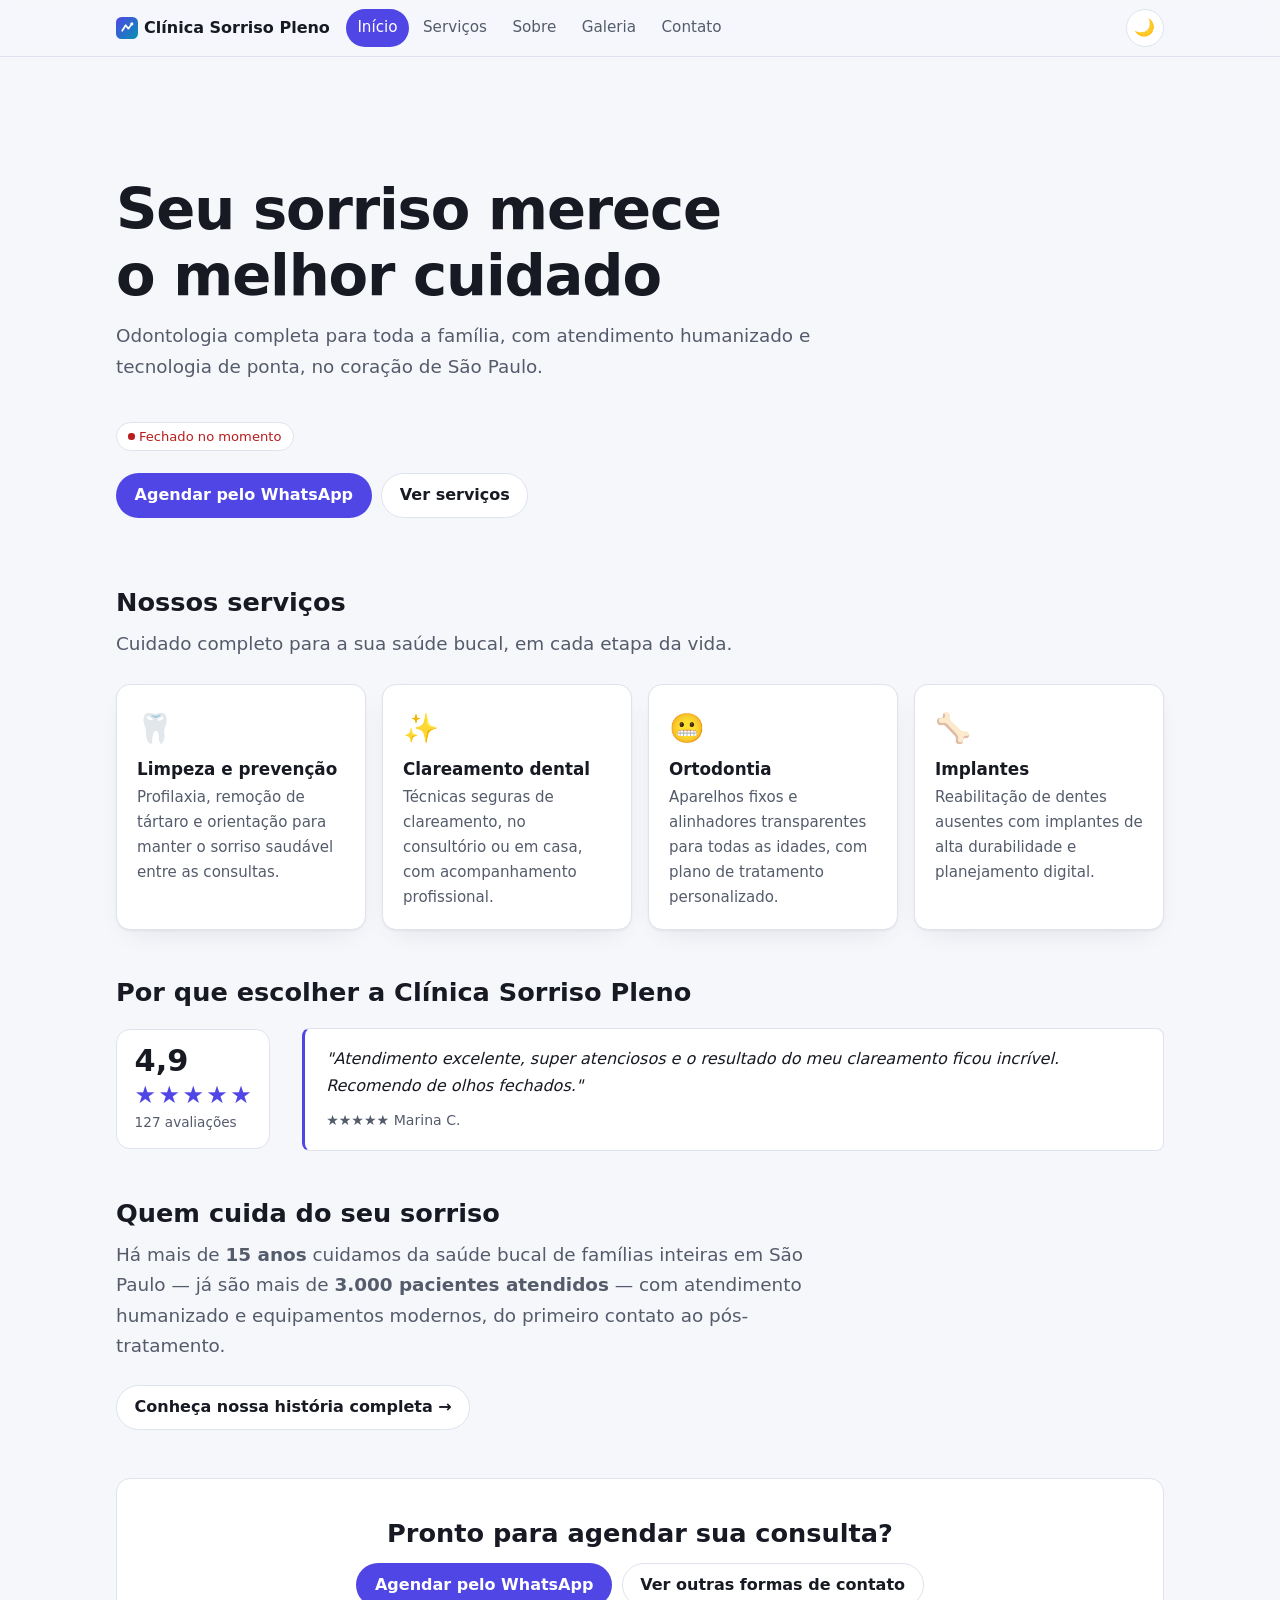
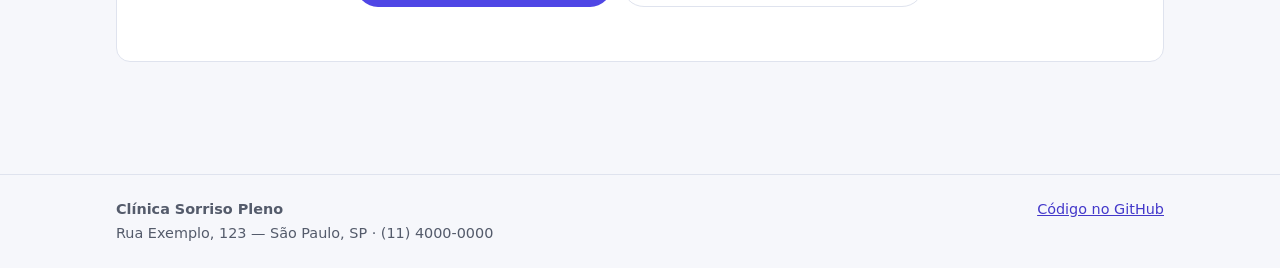
==== commit a6481204: "Reestrutura o repositório em template multi-página institucional Remove a SPA técnica de demonstraçã" ====
--- a/index.html
+++ b/index.html
@@ -6,18 +6,18 @@
 
   <!--
     CONTEÚDO DE EXEMPLO — troque pelo da sua empresa.
-    Esta página simula uma clínica odontológica fictícia ("Clínica Sorriso
-    Pleno") só para deixar concretos: a estrutura de seções, as meta tags de
+    Este template simula uma clínica odontológica fictícia ("Clínica Sorriso
+    Pleno") só para deixar concretos: a estrutura de páginas, as meta tags de
     SEO e o JSON-LD abaixo. Nome, textos, endereço, telefone e imagens são
     todos placeholders — troque tudo antes de publicar.
 
-    Por que este HTML é estático (sem JavaScript renderizando o conteúdo)?
-    Buscadores e redes sociais devem ver o conteúdo real imediatamente, sem
-    precisar executar JS — e o site precisa funcionar mesmo se o JS falhar
-    ou demorar. JS aqui só liga melhorias (tema, navegação realçada,
-    funcionamento offline) — nunca o conteúdo em si. Veja tecnologia.html
-    para a versão SPA deste mesmo template, usada nas páginas de
-    demonstração técnica.
+    Este é o site institucional de verdade: 4 páginas HTML estáticas
+    (index.html, sobre.html, contato.html, galeria.html), sem depender de
+    JavaScript para existir. Buscadores e redes sociais devem ver o conteúdo
+    real imediatamente, sem precisar executar JS — e o site precisa
+    funcionar mesmo se o JS falhar ou demorar. JS aqui só liga melhorias
+    (tema, cabeçalho/navegação compartilhados, funcionamento offline) —
+    nunca o conteúdo em si.
   -->
   <meta http-equiv="Content-Security-Policy" content="default-src 'self'; img-src 'self' data:; base-uri 'self'; form-action 'none'; object-src 'none'">
   <meta name="referrer" content="strict-origin-when-cross-origin">
@@ -49,7 +49,7 @@
 
   <!-- Anti-FOUC: aplica o tema salvo ANTES do primeiro paint. Script clássico e bloqueante de propósito. -->
   <script src="./js/tema-boot.js"></script>
-  <script type="module" src="./js/app-site.js"></script>
+  <script type="module" src="./js/site.js"></script>
 
   <!--
     Dados estruturados (schema.org/Dentist, um subtipo de LocalBusiness).
@@ -58,13 +58,17 @@
     Um <script type="application/ld+json"> é dado inerte, não código — a
     CSP acima não precisa (nem deve) abrir exceção para ele.
 
+    Este bloco vive SÓ nesta página (não repetido em sobre.html/contato.html)
+    — uma cópia só, sempre correta, é mais simples do que várias cópias que
+    podem ficar dessincronizadas. index.html é a URL canônica do negócio.
+
     ATENÇÃO com "aggregateRating": ratingValue/reviewCount abaixo são
     FICTÍCIOS, só para a estrutura ficar completa. O Google não garante
     (e pode penalizar) nota "inventada" sem avaliações reais por trás —
     troque pelos números de verdade (Google Business Profile, etc.) antes
-    de publicar, e mantenha visível na página (ver seção #depoimentos e
-    o <estrela-avaliacao> abaixo) — é exigência do Google que o dado
-    estruturado corresponda a algo que uma pessoa também veja no site.
+    de publicar, e mantenha visível na página (ver a seção "Por que
+    escolher..." abaixo, com o <estrela-avaliacao>) — é exigência do Google
+    que o dado estruturado corresponda a algo que uma pessoa também veja.
   -->
   <script type="application/ld+json">
   {
@@ -109,26 +113,22 @@
   </script>
 </head>
 <body>
-  <a class="pular" href="#inicio">Pular para o conteúdo</a>
+  <a class="pular" href="#conteudo">Pular para o conteúdo</a>
 
   <header class="topo">
-    <div class="topo-conteudo">
-      <a class="marca" href="#inicio">
-        <img src="./assets/favicon.svg" alt="" width="22" height="22">
-        <span>Clínica Sorriso Pleno</span>
-      </a>
-      <nav aria-label="Navegação principal">
-        <a href="#inicio">Início</a>
-        <a href="#servicos">Serviços</a>
-        <a href="#sobre">Sobre</a>
-        <a href="#depoimentos">Depoimentos</a>
-        <a href="#contato">Contato</a>
+    <cabecalho-site class="topo-conteudo" data-pagina="inicio" nome-negocio="Clínica Sorriso Pleno"></cabecalho-site>
+    <noscript>
+      <nav class="topo-conteudo" aria-label="Navegação principal">
+        <a href="./index.html">Início</a>
+        <a href="./index.html#servicos">Serviços</a>
+        <a href="./sobre.html">Sobre</a>
+        <a href="./galeria.html">Galeria</a>
+        <a href="./contato.html">Contato</a>
       </nav>
-      <button id="alternar-tema" type="button" aria-label="Alternar tema"></button>
-    </div>
+    </noscript>
   </header>
 
-  <main id="inicio">
+  <main id="conteudo">
     <section class="heroi">
       <h1>Seu sorriso merece o melhor cuidado</h1>
       <p class="lide">
@@ -136,11 +136,11 @@
         tecnologia de ponta, no coração de São Paulo.
       </p>
       <!--
-        Calculado de verdade em js/app-site.js a partir do horário abaixo (o
+        Calculado de verdade em js/site.js a partir do horário abaixo (o
         mesmo do "openingHoursSpecification" no JSON-LD do <head> — mantenha
         os dois em sincronia ao customizar). Sem JavaScript, este selo some
         e não atrapalha em nada: o horário continua visível como texto, na
-        seção #contato.
+        página contato.html.
       -->
       <selo-status id="selo-horario" status="aviso" texto="Verificando horário…"></selo-status>
       <div class="grupo-botoes">
@@ -178,69 +178,38 @@
       </div>
     </section>
 
-    <section id="sobre">
-      <h2>Sobre a clínica</h2>
-      <div class="sobre-negocio">
-        <div class="sobre-negocio-texto">
-          <p>
-            Há mais de 15 anos cuidamos da saúde bucal de famílias inteiras em São
-            Paulo. Nossa equipe combina experiência clínica com equipamentos modernos
-            para oferecer um atendimento cuidadoso, do primeiro contato ao pós-tratamento.
-          </p>
-          <p>
-            Acreditamos que ir ao dentista não precisa ser desconfortável — por isso
-            investimos em um ambiente acolhedor e em explicar cada etapa do tratamento
-            com clareza.
-          </p>
+    <section id="prova-social">
+      <h2>Por que escolher a Clínica Sorriso Pleno</h2>
+      <div class="prova-social-grade">
+        <!-- Mesmo número fictício do "aggregateRating" no JSON-LD do <head> — troque os dois juntos. -->
+        <div class="stat">
+          <span class="stat-valor">4,9</span>
+          <estrela-avaliacao class="stat-estrelas" valor="5" somente-leitura aria-label="Avaliação média: 4,9 de 5 estrelas"></estrela-avaliacao>
+          <span class="stat-rotulo">127 avaliações</span>
         </div>
-        <div class="grade-stats">
-          <div class="stat">
-            <span class="stat-valor">15+</span>
-            <span class="stat-rotulo">anos de experiência</span>
-          </div>
-          <div class="stat">
-            <span class="stat-valor">3.000+</span>
-            <span class="stat-rotulo">pacientes atendidos</span>
-          </div>
-          <!-- Mesmo número fictício do "aggregateRating" no JSON-LD do <head> — troque os dois juntos. -->
-          <div class="stat">
-            <span class="stat-valor">4,9</span>
-            <estrela-avaliacao class="stat-estrelas" valor="5" somente-leitura aria-label="Avaliação média: 4,9 de 5 estrelas"></estrela-avaliacao>
-            <span class="stat-rotulo">127 avaliações</span>
-          </div>
-        </div>
-      </div>
-    </section>
-
-    <section id="depoimentos">
-      <h2>O que dizem nossos pacientes</h2>
-      <div class="grade-depoimentos">
         <blockquote class="depoimento">
           <p>"Atendimento excelente, super atenciosos e o resultado do meu clareamento ficou incrível. Recomendo de olhos fechados."</p>
           <footer><span aria-hidden="true">★★★★★</span> Marina C.</footer>
         </blockquote>
-        <blockquote class="depoimento">
-          <p>"Fiz tratamento ortodôntico com eles e o acompanhamento foi impecável do início ao fim. Equipe muito profissional."</p>
-          <footer><span aria-hidden="true">★★★★★</span> Rafael S.</footer>
-        </blockquote>
-      </div>
-    </section>
-
-    <section id="contato">
-      <h2>Venha nos visitar</h2>
-      <div class="contato-grade">
-        <div class="contato-info">
-          <p>
-            <strong>Endereço:</strong> Rua Exemplo, 123 — São Paulo, SP
-            <a href="https://www.google.com/maps/search/?api=1&query=Rua+Exemplo+123+São+Paulo+SP" target="_blank" rel="noopener">Ver no mapa</a>
-          </p>
-          <p><strong>Telefone:</strong> <a href="tel:+551140000000">(11)&nbsp;4000&#8209;0000</a></p>
-          <p><strong>E-mail:</strong> <a href="mailto:contato@clinicaexemplo.com.br">contato@clinicaexemplo.com.br</a></p>
-          <p><strong>Horário:</strong> Segunda a sexta, das 9h às 18h</p>
-        </div>
-        <div class="grupo-botoes">
-          <a class="botao botao-primario" href="https://wa.me/5511999999999" target="_blank" rel="noopener">Falar no WhatsApp</a>
-        </div>
+      </div>
+    </section>
+
+    <section id="sobre-resumo">
+      <h2>Quem cuida do seu sorriso</h2>
+      <p class="lide">
+        Há mais de <strong>15 anos</strong> cuidamos da saúde bucal de famílias inteiras
+        em São Paulo — já são mais de <strong>3.000 pacientes atendidos</strong> — com
+        atendimento humanizado e equipamentos modernos, do primeiro contato ao
+        pós-tratamento.
+      </p>
+      <p><a class="botao" href="./sobre.html">Conheça nossa história completa →</a></p>
+    </section>
+
+    <section class="faixa-cta">
+      <h2>Pronto para agendar sua consulta?</h2>
+      <div class="grupo-botoes">
+        <a class="botao botao-primario" href="https://wa.me/5511999999999" target="_blank" rel="noopener">Agendar pelo WhatsApp</a>
+        <a class="botao" href="./contato.html">Ver outras formas de contato</a>
       </div>
     </section>
   </main>
@@ -252,7 +221,6 @@
         <p>Rua Exemplo, 123 — São Paulo, SP · (11)&nbsp;4000&#8209;0000</p>
       </div>
       <p>
-        <a href="./tecnologia.html">Como este site foi feito</a> ·
         <a href="https://github.com/pgillets/simple_single_page_app">Código no GitHub</a>
       </p>
     </div>
--- a/css/base.css
+++ b/css/base.css
@@ -108,72 +108,11 @@
   padding: 2.5rem 1.25rem 4rem;
 }
 
-/* O roteador move o foco para <main> a cada troca de rota (leitores de tela
-   anunciam a nova página); o anel de foco fica só para navegação por teclado. */
-main:focus {
-  outline: none;
-}
-
 .lide {
   font-size: 1.15rem;
   color: var(--cor-texto-suave);
   max-width: 62ch;
   margin-top: 0.75rem;
-}
-
-.pagina section {
-  margin-block: 2.5rem;
-}
-
-.pagina section h2 {
-  margin-bottom: 0.6rem;
-}
-
-.pagina section h3 {
-  font-size: 1.05rem;
-  margin-top: 1.6rem;
-  margin-bottom: 0.5rem;
-}
-
-.pagina section p,
-.pagina section li {
-  max-width: 72ch;
-}
-
-.pagina section p + p {
-  margin-top: 0.6rem;
-}
-
-/*
- * View Transitions API: o roteador embrulha cada troca de rota em
- * document.startViewTransition(). O cabeçalho ganha nome próprio para ficar
- * estável enquanto o resto da página desliza.
- */
-.topo {
-  view-transition-name: topo;
-}
-
-@media (prefers-reduced-motion: no-preference) {
-  ::view-transition-old(root) {
-    animation: 100ms cubic-bezier(0.4, 0, 1, 1) both vt-sair;
-  }
-
-  ::view-transition-new(root) {
-    animation: 240ms 70ms cubic-bezier(0, 0, 0.2, 1) both vt-entrar;
-  }
-}
-
-@keyframes vt-sair {
-  to {
-    opacity: 0;
-  }
-}
-
-@keyframes vt-entrar {
-  from {
-    opacity: 0;
-    transform: translateY(10px);
-  }
 }
 
 /* Quem pede menos movimento, recebe menos movimento — em tudo. */
--- a/css/componentes.css
+++ b/css/componentes.css
@@ -1,6 +1,6 @@
 /*
- * componentes.css — cabeçalho, navegação, cards, botões, formulários,
- * blocos de demonstração e demais peças reutilizáveis.
+ * componentes.css — cabeçalho, navegação, botões, selos, tabelas e demais
+ * peças reutilizadas pelas 4 páginas do site.
  */
 
 /* ===== Cabeçalho e navegação ===== */
@@ -98,6 +98,21 @@
   }
 }
 
+/* Abaixo disso, os 5 itens de nav (Início/Serviços/Sobre/Galeria/Contato)
+   não cabem mais na largura toda com o espaçamento normal — encolhe fonte
+   e preenchimento para caber sem depender da rolagem horizontal (que
+   continua como rede de segurança em telas ainda mais estreitas). */
+@media (max-width: 26rem) {
+  .topo nav {
+    gap: 0.05rem;
+  }
+
+  .topo nav a {
+    padding: 0.34rem 0.5rem;
+    font-size: 0.85rem;
+  }
+}
+
 /* ===== Rodapé ===== */
 
 .rodape {
@@ -116,7 +131,7 @@
   justify-content: space-between;
 }
 
-/* ===== Herói (página inicial) ===== */
+/* ===== Herói ===== */
 
 .heroi {
   padding-block: 2rem 0.5rem;
@@ -141,7 +156,7 @@
   margin-top: 1.4rem;
 }
 
-/* ===== Selos (badges de estado) ===== */
+/* ===== Selos (badges de estado / comodidades) ===== */
 
 .selo {
   display: inline-flex;
@@ -177,18 +192,7 @@
   color: var(--cor-erro);
 }
 
-/* ===== Grades de cards e de stats ===== */
-
-.grade-cards {
-  display: grid;
-  gap: 1rem;
-  grid-template-columns: repeat(auto-fit, minmax(14.5rem, 1fr));
-  margin-block: 2rem;
-}
-
-.grade-cards--estreita {
-  max-width: 22rem;
-}
+/* ===== Grade de estatísticas ===== */
 
 .grade-stats {
   display: grid;
@@ -258,16 +262,7 @@
   margin-block: 0.9rem;
 }
 
-/* ===== Blocos de demonstração ===== */
-
-.bloco-demo {
-  background: var(--cor-superficie);
-  border: 1px solid var(--cor-borda);
-  border-radius: var(--raio);
-  padding: 1.25rem;
-  margin-block: 1.1rem;
-  box-shadow: var(--sombra);
-}
+/* ===== Caixa de aviso/callout ===== */
 
 .chamada-caixa {
   border-inline-start: 3px solid var(--cor-destaque);
@@ -279,7 +274,7 @@
   max-width: 72ch;
 }
 
-/* ===== Código ===== */
+/* ===== Código (baseline genérica) ===== */
 
 code {
   font-family: var(--fonte-mono);
@@ -306,54 +301,6 @@
   line-height: 1.6;
 }
 
-/* <trecho-codigo> — Web Component de light DOM (estilizado por esta folha global,
-   de propósito, em contraste com o shadow DOM do <demo-card>). */
-
-trecho-codigo {
-  display: block;
-  margin-block: 1.25rem;
-}
-
-trecho-codigo details {
-  border: 1px solid var(--cor-borda);
-  border-radius: var(--raio-s);
-  background: var(--cor-superficie);
-  overflow: hidden;
-}
-
-trecho-codigo summary {
-  cursor: pointer;
-  padding: 0.7rem 1rem;
-  font-weight: 600;
-}
-
-trecho-codigo summary code {
-  font-weight: 400;
-}
-
-trecho-codigo .barra {
-  display: flex;
-  justify-content: space-between;
-  align-items: center;
-  gap: 1rem;
-  padding: 0.3rem 0.6rem 0.3rem 1rem;
-  border-top: 1px solid var(--cor-borda);
-  background: var(--cor-superficie-2);
-  font-size: 0.8rem;
-  color: var(--cor-texto-suave);
-}
-
-trecho-codigo .barra .botao {
-  padding: 0.25rem 0.8rem;
-  font-size: 0.8rem;
-}
-
-trecho-codigo pre {
-  margin: 0;
-  border-radius: 0;
-  max-height: 24rem;
-}
-
 /* ===== Tabelas ===== */
 
 .rolagem-x {
@@ -380,221 +327,6 @@
   font-size: 0.85rem;
 }
 
-/* ===== Formulário e lista de notas ===== */
-
-.form-nota {
-  display: flex;
-  gap: 0.5rem;
-  flex-wrap: wrap;
-}
-
-.form-nota input {
-  flex: 1;
-  min-width: 12rem;
-  font: inherit;
-  padding: 0.55rem 0.9rem;
-  border-radius: 999px;
-  border: 1px solid var(--cor-borda);
-  background: var(--cor-fundo);
-  color: var(--cor-texto);
-}
-
-.lista-notas {
-  list-style: none;
-  padding: 0;
-  margin-block: 1rem 0;
-}
-
-.lista-notas li {
-  display: flex;
-  align-items: center;
-  gap: 0.65rem;
-  padding: 0.55rem 0.25rem;
-  border-top: 1px solid var(--cor-borda);
-}
-
-.lista-notas input[type="checkbox"] {
-  accent-color: var(--cor-destaque);
-  width: 1.05rem;
-  height: 1.05rem;
-  flex: none;
-}
-
-.texto-nota {
-  flex: 1;
-  overflow-wrap: anywhere;
-}
-
-li.feita .texto-nota {
-  text-decoration: line-through;
-  color: var(--cor-texto-suave);
-}
-
-.apagar-nota {
-  border: none;
-  background: none;
-  color: var(--cor-erro);
-  cursor: pointer;
-  border-radius: var(--raio-s);
-  padding: 0.15rem 0.5rem;
-  font-size: 1rem;
-}
-
-.apagar-nota:hover {
-  background: color-mix(in srgb, var(--cor-erro) 12%, transparent);
-}
-
-.vazio {
-  color: var(--cor-texto-suave);
-  font-style: italic;
-  padding-block: 0.75rem;
-}
-
-/* ===== Lista de commits (página API) ===== */
-
-.lista-commits {
-  list-style: none;
-  padding: 0;
-  margin-block: 0.5rem 0;
-}
-
-.lista-commits li {
-  display: flex;
-  gap: 0.35rem 0.9rem;
-  padding: 0.65rem 0.25rem;
-  border-top: 1px solid var(--cor-borda);
-  align-items: baseline;
-  flex-wrap: wrap;
-}
-
-.lista-commits .msg {
-  flex: 1;
-  min-width: 14rem;
-}
-
-.lista-commits .meta {
-  color: var(--cor-texto-suave);
-  font-size: 0.85rem;
-  white-space: nowrap;
-}
-
-/* ===== Amostras de tokens (página Tema) ===== */
-
-.grade-amostras {
-  display: grid;
-  gap: 0.75rem;
-  grid-template-columns: repeat(auto-fit, minmax(9.5rem, 1fr));
-  margin-block: 1rem;
-}
-
-.amostra {
-  border: 1px solid var(--cor-borda);
-  border-radius: var(--raio-s);
-  overflow: hidden;
-  background: var(--cor-superficie);
-}
-
-.amostra-cor {
-  height: 3.1rem;
-  border-bottom: 1px solid var(--cor-borda);
-}
-
-/* Uma classe por token de cor (ver js/paginas/tema.js) — a cor vem só daqui,
-   nunca de JS setando "style" no elemento (a CSP do site não permite). */
-.amostra-cor.fundo { background: var(--cor-fundo); }
-.amostra-cor.superficie { background: var(--cor-superficie); }
-.amostra-cor.texto { background: var(--cor-texto); }
-.amostra-cor.texto-suave { background: var(--cor-texto-suave); }
-.amostra-cor.destaque { background: var(--cor-destaque); }
-.amostra-cor.borda { background: var(--cor-borda); }
-.amostra-cor.ok { background: var(--cor-ok); }
-.amostra-cor.erro { background: var(--cor-erro); }
-
-.amostra figcaption {
-  padding: 0.45rem 0.7rem;
-  font-family: var(--fonte-mono);
-  font-size: 0.75rem;
-  color: var(--cor-texto-suave);
-}
-
-/* ===== Demos de componentes (página Componentes) ===== */
-
-.linha-selos-demo {
-  display: flex;
-  flex-wrap: wrap;
-  gap: 0.6rem;
-  align-items: center;
-  margin-block: 1rem;
-}
-
-.demo-avaliacao {
-  display: flex;
-  flex-wrap: wrap;
-  align-items: center;
-  gap: 1rem;
-  margin-block: 1rem;
-}
-
-.demo-avaliacao p {
-  color: var(--cor-texto-suave);
-  font-size: 0.92rem;
-}
-
-/* ::part() em ação: só os nomes de parte expostos pelo componente
-   (selo, ponto, rotulo) são alcançáveis daqui — o resto do shadow DOM
-   continua isolado. */
-.demo-selo-customizado::part(selo) {
-  border-style: dashed;
-  border-width: 2px;
-  text-transform: uppercase;
-  font-size: 0.72rem;
-  letter-spacing: 0.04em;
-}
-
-.demo-selo-customizado::part(ponto) {
-  width: 0.7em;
-  height: 0.7em;
-}
-
-/* ===== Bloco do canvas ===== */
-
-.bloco-canvas {
-  position: relative;
-  padding: 0;
-  overflow: hidden;
-}
-
-.bloco-canvas canvas {
-  width: 100%;
-  height: 24rem;
-  touch-action: none;
-}
-
-.hud {
-  position: absolute;
-  top: 0.75rem;
-  right: 0.75rem;
-  display: flex;
-  gap: 0.5rem;
-}
-
-/* ===== Listas de status (página Offline) ===== */
-
-.lista-status {
-  list-style: none;
-  padding: 0;
-  display: flex;
-  flex-direction: column;
-  gap: 0.45rem;
-}
-
-.lista-status li {
-  display: flex;
-  gap: 0.6ch;
-  align-items: baseline;
-  flex-wrap: wrap;
-}
-
 /* ===== Toast de atualização do service worker ===== */
 
 .toast {
--- a/css/negocio.css
+++ b/css/negocio.css
@@ -1,6 +1,6 @@
 /*
- * negocio.css — estilos exclusivos do site institucional (index.html).
- * Carregado só aqui; tecnologia.html nem referencia este arquivo.
+ * negocio.css — estilos de conteúdo compartilhados pelas 4 páginas do site
+ * institucional (index.html, sobre.html, contato.html, galeria.html).
  */
 
 main > section {
@@ -51,6 +51,43 @@
 .card-servico p {
   color: var(--cor-texto-suave);
   font-size: 0.94rem;
+}
+
+/* ===== Prova social (Início) ===== */
+
+.prova-social-grade {
+  display: flex;
+  flex-wrap: wrap;
+  align-items: center;
+  gap: 1.5rem 2rem;
+  margin-top: 1.25rem;
+}
+
+.prova-social-grade .stat {
+  flex: 0 0 auto;
+}
+
+.prova-social-grade .depoimento {
+  flex: 1 1 20rem;
+  margin: 0;
+}
+
+/* ===== Faixa de chamada para ação (rodapé de página) ===== */
+
+.faixa-cta {
+  text-align: center;
+  background: var(--cor-superficie);
+  border: 1px solid var(--cor-borda);
+  border-radius: var(--raio);
+  padding: 2.5rem 1.5rem;
+}
+
+.faixa-cta .lide {
+  margin-inline: auto;
+}
+
+.faixa-cta .grupo-botoes {
+  justify-content: center;
 }
 
 /* ===== Sobre ===== */
@@ -135,3 +172,91 @@
 .rodape-negocio p {
   margin: 0;
 }
+
+/* ===== Galeria de fotos ===== */
+
+.grade-galeria {
+  display: grid;
+  gap: 1rem;
+  grid-template-columns: repeat(auto-fit, minmax(15rem, 1fr));
+  margin-top: 1.5rem;
+}
+
+.grade-galeria figure {
+  margin: 0;
+}
+
+.item-galeria {
+  display: block;
+  border-radius: var(--raio);
+  overflow: hidden;
+  border: 1px solid var(--cor-borda);
+  cursor: zoom-in;
+}
+
+.item-galeria img {
+  width: 100%;
+  height: 12rem;
+  object-fit: cover;
+  transition: scale var(--duracao);
+}
+
+.item-galeria:hover img {
+  scale: 1.04;
+}
+
+.grade-galeria figcaption {
+  margin-top: 0.5rem;
+  text-align: center;
+  color: var(--cor-texto-suave);
+  font-size: 0.9rem;
+}
+
+/* Visualizador de foto (lightbox), via <dialog> nativo — ver js/galeria.js. */
+
+dialog#visualizador-foto {
+  position: relative; /* âncora para o botão de fechar, que é position: absolute */
+  border: none;
+  border-radius: var(--raio);
+  padding: 1rem;
+  background: var(--cor-superficie);
+  color: var(--cor-texto);
+  max-width: min(92vw, 50rem);
+  box-shadow: var(--sombra);
+}
+
+dialog#visualizador-foto::backdrop {
+  background: rgb(0 0 0 / 0.6);
+}
+
+dialog#visualizador-foto img {
+  display: block;
+  max-width: 100%;
+  max-height: 70vh;
+  margin-inline: auto;
+  border-radius: var(--raio-s);
+}
+
+dialog#visualizador-foto p {
+  text-align: center;
+  color: var(--cor-texto-suave);
+  margin-top: 0.75rem;
+}
+
+.fechar-dialogo {
+  position: absolute;
+  top: 0.6rem;
+  right: 0.6rem;
+  border: 1px solid var(--cor-borda);
+  background: var(--cor-superficie);
+  color: var(--cor-texto);
+  border-radius: 999px;
+  width: 2.2rem;
+  height: 2.2rem;
+  cursor: pointer;
+  font-size: 1rem;
+}
+
+.fechar-dialogo:hover {
+  border-color: var(--cor-destaque);
+}
